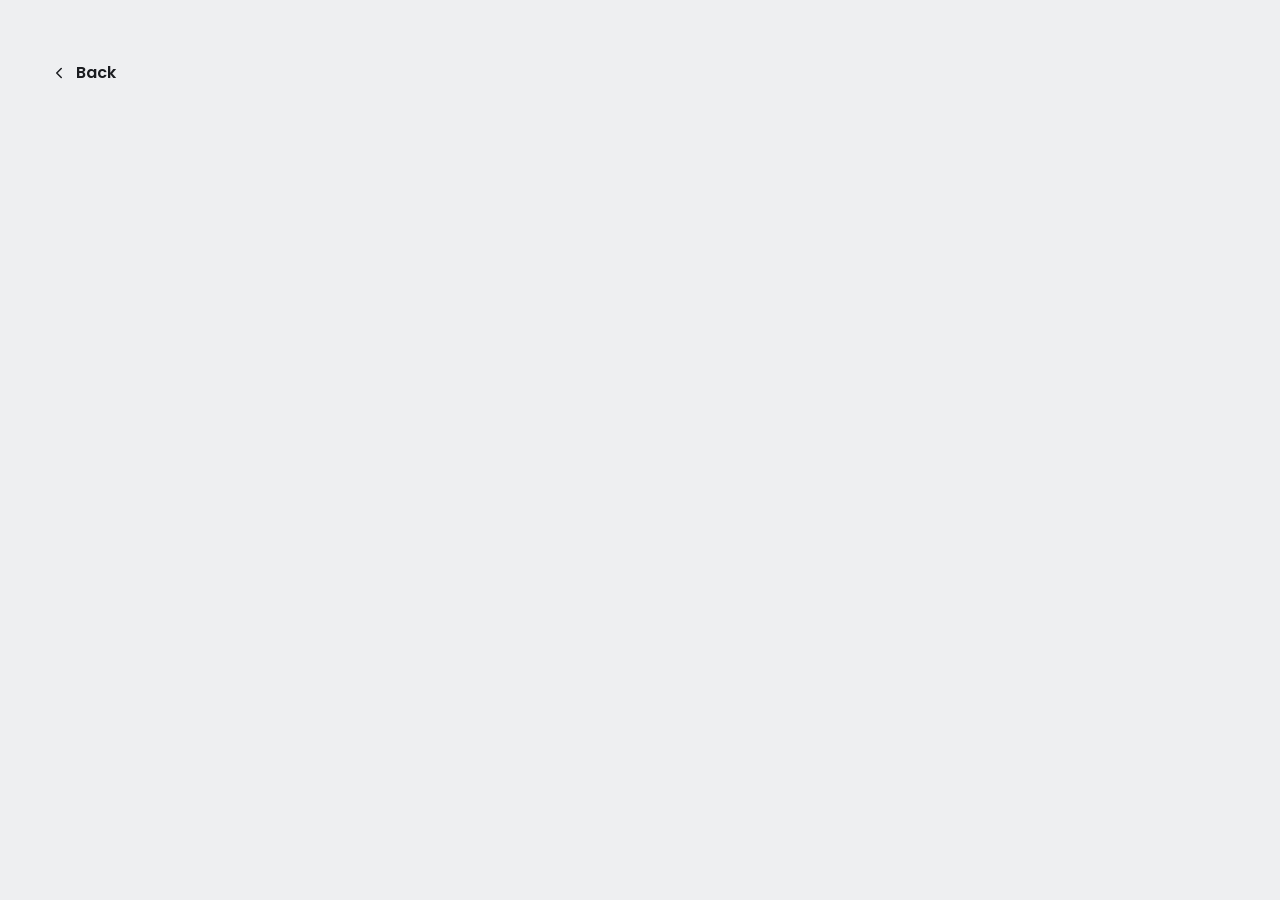
==== gallery.html @ a573ab82 "push changes" ====
<!DOCTYPE html>
<html lang="en">
<head>
  <meta charset="UTF-8">
  <meta http-equiv="X-UA-Compatible" content="IE=edge">
  <meta name="viewport" content="width=device-width, initial-scale=1.0">

  <link rel="preconnect" href="https://fonts.googleapis.com">
  <link rel="preconnect" href="https://fonts.gstatic.com" crossorigin>
  <link href="https://fonts.googleapis.com/css2?family=Poppins:wght@400;600&display=swap" rel="stylesheet">

  <link rel="stylesheet" href="assets/css/styles.css">
  <title>Gallery</title>
  <style>
    .gallery-page {
      padding: 60px 50px;
      min-height: 100vh;
    }

    .gallery-page .back {
      display: inline-flex;
      align-items: center;
      gap: 8px;
      color: var(--text-color);
      text-decoration: none;
      font-weight: 600;
      margin-bottom: 32px;
    }

    .gallery-page .back:hover {
      color: var(--link-color);
    }

    .gallery-page h1 {
      font-size: 28px;
      margin-bottom: 32px;
    }

    .gallery-grid {
      display: grid;
      grid-template-columns: repeat(auto-fill, minmax(400px, 1fr));
      gap: 16px;
    }

    .gallery-grid img {
      width: 100%;
      border-radius: 8px;
      border: 1.5px solid #d3d3d3;
      object-fit: cover;
      cursor: pointer;
      transition: border-color .15s, box-shadow .15s;
    }

    .gallery-grid img:hover {
      border-color: var(--link-color);
      box-shadow: 0 4px 12px rgba(74, 118, 238, 0.12);
    }

    .lightbox {
      display: none;
      position: fixed;
      inset: 0;
      background: rgba(0,0,0,0.85);
      z-index: 1000;
      align-items: center;
      justify-content: center;
    }

    .lightbox.open {
      display: flex;
    }

    .lightbox img {
      max-width: 90vw;
      max-height: 90vh;
      border-radius: 8px;
      object-fit: contain;
    }

    .lightbox-close {
      position: absolute;
      top: 20px;
      right: 28px;
      font-size: 32px;
      color: #fff;
      cursor: pointer;
      line-height: 1;
      background: none;
      border: none;
    }

    @media (max-width: 600px) {
      .gallery-page {
        padding: 40px 20px;
      }

      .gallery-grid {
        grid-template-columns: 1fr;
      }
    }
  </style>
</head>
<body>
  <div class="gallery-page">
    <a href="index.html#projects" class="back">
      <svg xmlns="http://www.w3.org/2000/svg" width="18" height="18" viewBox="0 0 24 24" fill="none" stroke="currentColor" stroke-width="2" stroke-linecap="round" stroke-linejoin="round"><polyline points="15 18 9 12 15 6"/></svg>
      Back
    </a>
    <h1 id="gallery-title"></h1>
    <div class="gallery-grid" id="gallery-grid"></div>
  </div>

  <div class="lightbox" id="lightbox">
    <button class="lightbox-close" id="lightbox-close">&times;</button>
    <img id="lightbox-img" src="" alt="">
  </div>

  <script>
    const projects = {
      'stock': {
        title: 'Stock Tracker App',
        images: [
          'images/projects/stock1.png',
          'images/projects/stock2.png',
          'images/projects/stock3.png',
          'images/projects/stock4.png',
          'images/projects/stock5.png',
        ]
      },
      '3d-rendering': {
        title: '3D Rendering Engine',
        images: [
          'images/projects/ppm1.png',
          'images/projects/ppm2.png',
          'images/projects/ppm3.png',
          'images/projects/ppm4.png',
          'images/projects/ppm5.png',
        ]
      },
      'neurocalm': {
        title: 'Neurocalm',
        images: [
          'images/projects/ncalm1.png',
          'images/projects/ncalm2.png',
          'images/projects/ncalm3.png',
          'images/projects/ncalm4.png',
        ]
      },
    };

    const params = new URLSearchParams(window.location.search);
    const key = params.get('project');
    const project = projects[key];

    if (project) {
      document.title = project.title + ' — Gallery';
      document.getElementById('gallery-title').textContent = project.title;
      const grid = document.getElementById('gallery-grid');
      project.images.forEach(src => {
        const img = document.createElement('img');
        img.src = src;
        img.addEventListener('click', () => openLightbox(src));
        grid.appendChild(img);
      });
    }

    const lightbox = document.getElementById('lightbox');
    const lightboxImg = document.getElementById('lightbox-img');

    function openLightbox(src) {
      lightboxImg.src = src;
      lightbox.classList.add('open');
    }

    document.getElementById('lightbox-close').addEventListener('click', () => lightbox.classList.remove('open'));
    lightbox.addEventListener('click', e => { if (e.target === lightbox) lightbox.classList.remove('open'); });
    document.addEventListener('keydown', e => { if (e.key === 'Escape') lightbox.classList.remove('open'); });
  </script>
</body>
</html>
---- assets/css/styles.css ----
:root {
  --text-color: #1a1c20;
  --link-color: #4a76ee;
  --background-color: #eeeff1;
}

* {
  margin: 0;
  padding: 0;
  box-sizing: border-box;
}

html {
  scroll-behavior: smooth;
}

body {
  font-family: 'Poppins', sans-serif;
  color: var(--text-color);
  background-color: var(--background-color);
  max-width: 1400px;
  margin: 0 auto;
}

a {
  color: var(--link-color);
  text-decoration: none;
}

/* NAVBAR */
nav {
  display: flex;
  justify-content: space-between;
  align-items: center;

  padding: 0 50px;
  height: 80px;
}

nav .left a {
  color: var(--text-color);
  font-size: 22px;
  font-weight: 600;
}

nav .right a {
  color: var(--text-color);
  margin: 0 10px;
}

nav .right a:last-child {
  color: var(--background-color);
  background-color: var(--text-color);
  padding: 5px 15px;
  border-radius: 5px;
}

nav .right a span {
  margin-left: 5px;
}

/* SECTION 1: Hero */
.hero-section {
  display: flex;
  justify-content: space-between;
  align-items: center;
  padding: 0 50px;
  margin: 50px 0;
  margin-bottom: 100px;
  gap: 40px;
}

.hero-section .text {
  flex: 5;
}

.hero-section .text h2 {
  font-size: 45px;
}

.hero-section .text .links {
  margin-top: 25px;
}

.hero-section .text .links a {
  display: inline-block;
  padding: 5px 10px;
  border: 2px solid var(--link-color);
  border-radius: 5px;
  margin-right: 10px;
  margin-bottom: 10px;
  transition: .1s;
}

.hero-section .text .links a:hover {
  color: var(--text-color);
  border: 2px solid var(--text-color);
}

.hero-section .headshot {
  flex: 2;
  display: flex;
  justify-content: right;
}

.hero-section .headshot img {
  width: 350px;
  border-radius: 50%;
}

/* SECTION 2: Skills */
.skills-section {
  padding: 0 50px;
  margin-bottom: 100px;
}

.skills-section h2 {
  text-align: center;
  font-size: 35px;
}

.skills-section .text {
  text-align: center;
  margin-bottom: 20px;
}

.skills-section .cells {
  display: flex;
  justify-content: center;
  flex-wrap: wrap;
}

.skills-section .cells .cell {
  display: flex;
  justify-content: center;
  align-items: center;
  gap: 10px;

  width: 200px;
  padding: 10px 20px;
  margin: 10px;
  border: 1.5px solid #d3d3d3;
  border-radius: 5px;
}

.skills-section .cells .cell img {
  width: 30px;
  height: 30px;
  object-fit: contain;
  border-radius: 2px;
}

.skills-section .cells .cell span {
  font-size: 18px;
}

/* SECTION 2b: Projects */
.projects-section {
  padding: 0 50px;
  margin-bottom: 100px;
}

.projects-section h2 {
  text-align: center;
  font-size: 35px;
  margin-bottom: 30px;
}

.projects-section .cards {
  display: flex;
  flex-wrap: wrap;
  justify-content: center;
  gap: 20px;
}

.projects-section .card {
  flex: 0 1 calc(33.333% - 14px);
  display: flex;
  flex-direction: column;
  padding: 25px;
  border: 1.5px solid #d3d3d3;
  border-radius: 8px;
  color: var(--text-color);
  transition: border-color .15s, box-shadow .15s;
}

.projects-section .card:hover {
  border-color: var(--link-color);
  box-shadow: 0 4px 12px rgba(74, 118, 238, 0.12);
}

.projects-section .card-link {
  display: flex;
  flex-direction: column;
  gap: 10px;
  flex: 1;
  color: var(--text-color);
}

.projects-section .card h3 {
  font-size: 17px;
}

.preview-trigger {
  position: relative;
  display: inline-flex;
  align-items: center;
  color: var(--text-color);
  margin-top: auto;
  width: fit-content;
}

.preview-trigger:hover {
  color: var(--link-color);
}

.preview-popup {
  display: none;
  position: absolute;
  bottom: calc(100% + 10px);
  left: 0;
  background: var(--background-color);
  border: 1.5px solid #d3d3d3;
  border-radius: 8px;
  padding: 8px;
  gap: 6px;
  flex-wrap: wrap;
  width: 320px;
  z-index: 100;
  box-shadow: 0 4px 16px rgba(0,0,0,0.15);
}

.preview-trigger:hover .preview-popup {
  display: flex;
}

.preview-popup img {
  width: calc(50% - 3px);
  border-radius: 4px;
  object-fit: cover;
  aspect-ratio: 4/3;
}

.preview-popup img:first-child {
  width: 100%;
  aspect-ratio: 16/9;
}

.projects-section .card p {
  font-size: 14px;
  color: #555;
  flex: 1;
}

.projects-section .card .lang {
  font-size: 13px;
  font-weight: 600;
  color: var(--link-color);
}

/* SECTION 4: Contact */
.contact-section {
  padding: 0 50px;
  margin-bottom: 100px;
}

.contact-section h2 {
  font-size: 35px;
}

.contact-section .group {
  display: flex;
  gap: 50px;
}

.contact-section .group .text {
  flex: 3;
  margin-top: 20px;
}

.contact-section .group form {
  flex: 3;
  display: flex;
  flex-direction: column;
}

.contact-section .group form input,
.contact-section .group form textarea {
  font-family: 'Poppins', sans-serif;
  border: 2px solid var(--link-color);
  background-color: transparent;
  padding: 10px;
  margin-bottom: 15px;
  outline: none;
  resize: none;
}

.contact-section .group form button {
  font-size: 16px;
  font-family: 'Poppins', sans-serif;
  color: #fff;
  background-color: var(--link-color);
  border: none;
  height: 50px;
  cursor: pointer;
  transition: .1s;
}

.contact-section .group form button:hover {
  filter: brightness(.9);
}

@media (max-width: 850px) {
  /* SECTION 1: Hero */
  .hero-section .text h2 {
    font-size: 35px;
  }
}

@media (max-width: 900px) {
  .projects-section .card {
    flex: 0 1 calc(50% - 10px);
  }
}

@media (max-width: 740px) {
  /* SECTION 1: Hero */
  .hero-section {
    flex-direction: column-reverse;
  }

  .hero-section .headshot img {
    width: 300px;
  }

  /* SECTION 3: Testimony */
  .testimony-section {
    text-align: center;
  }

  .testimony-section .group {
    flex-direction: column;
  }

  /* SECTION 4: Contact */
  .contact-section .group {
    flex-direction: column;
  }
}

@media (max-width: 600px) {
  /* NAVBAR */
  nav {
    padding: 0 20px;
  }

  nav .right a {
    font-size: 22px;
  }

  nav .right a:last-child {
    color: var(--text-color);
    background-color: transparent;
    padding: 0;
  }

  nav .right a span {
    display: none;
  }

  /* SECTION 1: Hero */
  .hero-section {
    padding: 0 20px;
  }

  .hero-section .text h2 {
    font-size: 30px;
  }

  /* SECTION 2: Skills */
  .skills-section {
    padding: 0 20px;
  }

  /* SECTION 2b: Projects */
  .projects-section {
    padding: 0 20px;
  }

  .projects-section .card {
    flex: 1 1 100%;
  }

  .skills-section .cells .cell span {
    font-size: 16px;
  }

  /* SECTION 3: Testimony */
  .testimony-section {
    padding: 0 20px;
  }

  /* SECTION 4: Contact */
  .contact-section {
    padding: 0 20px;
  }
}
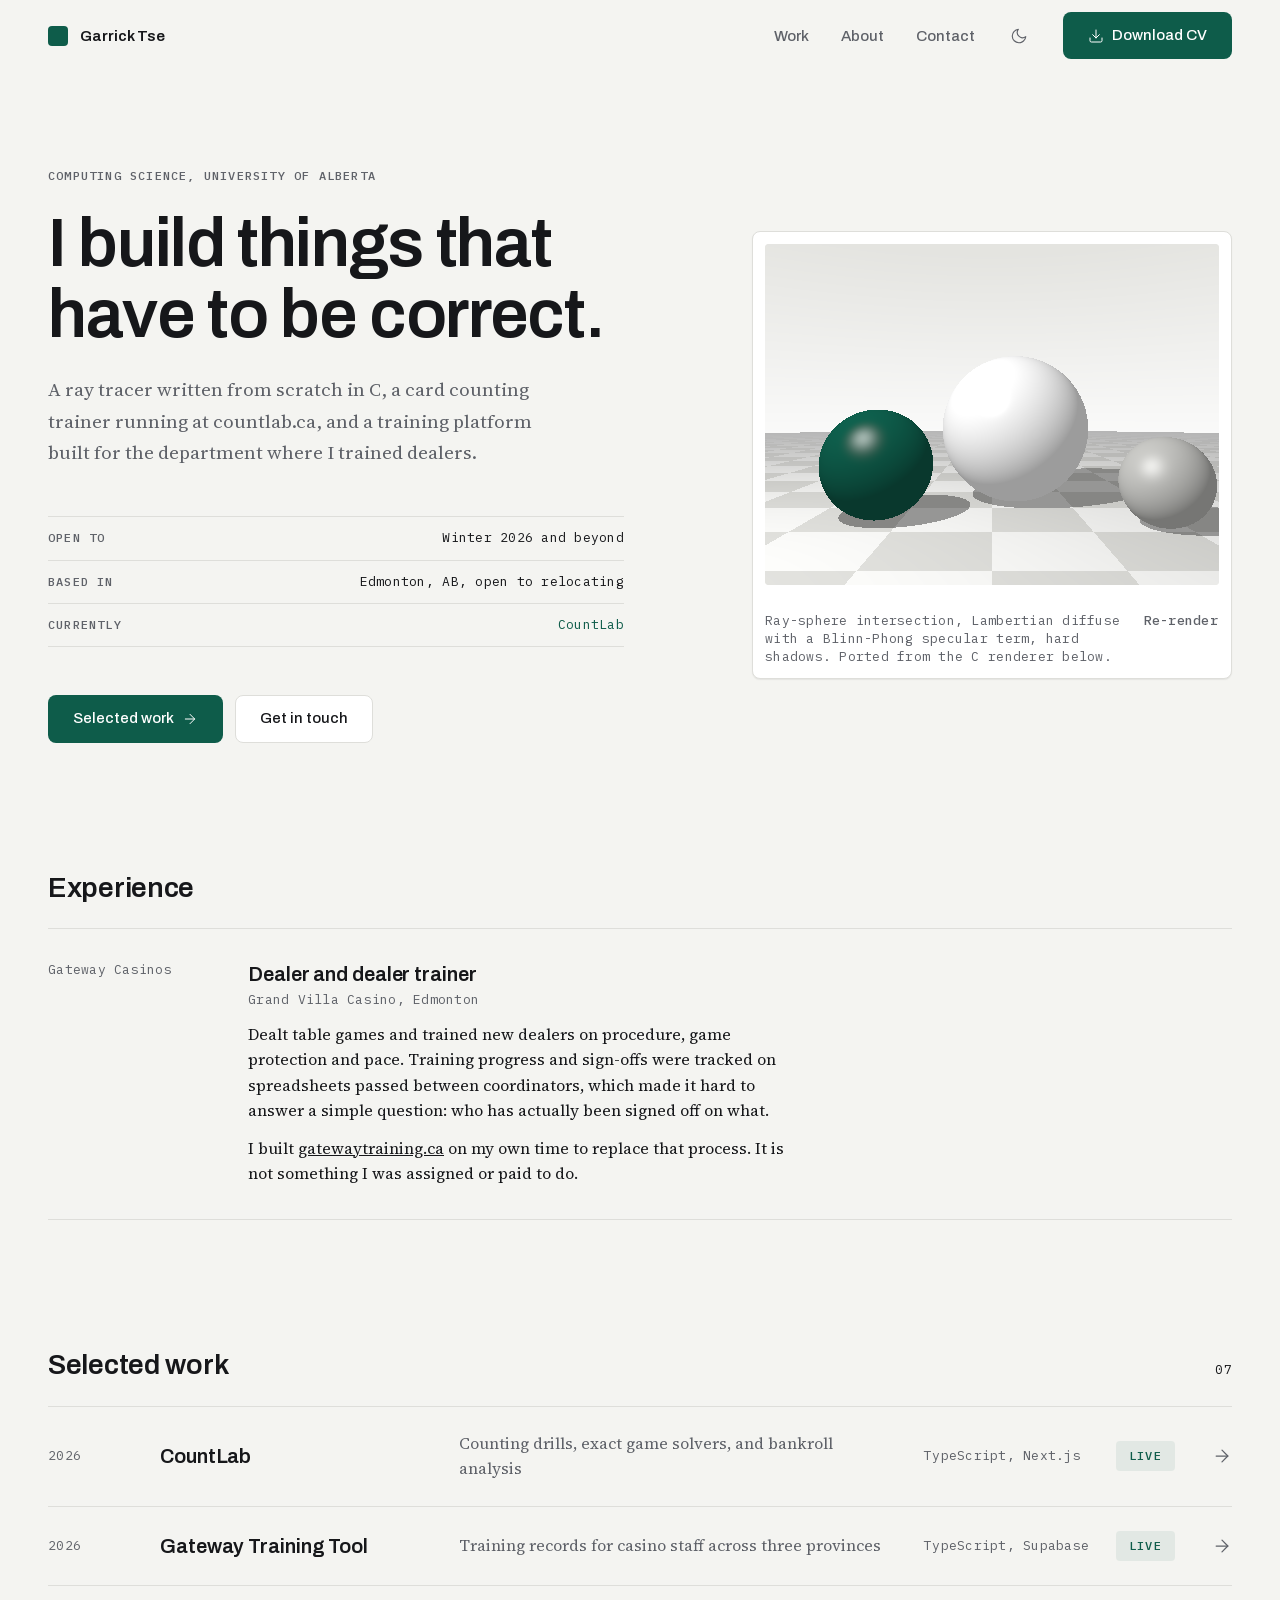
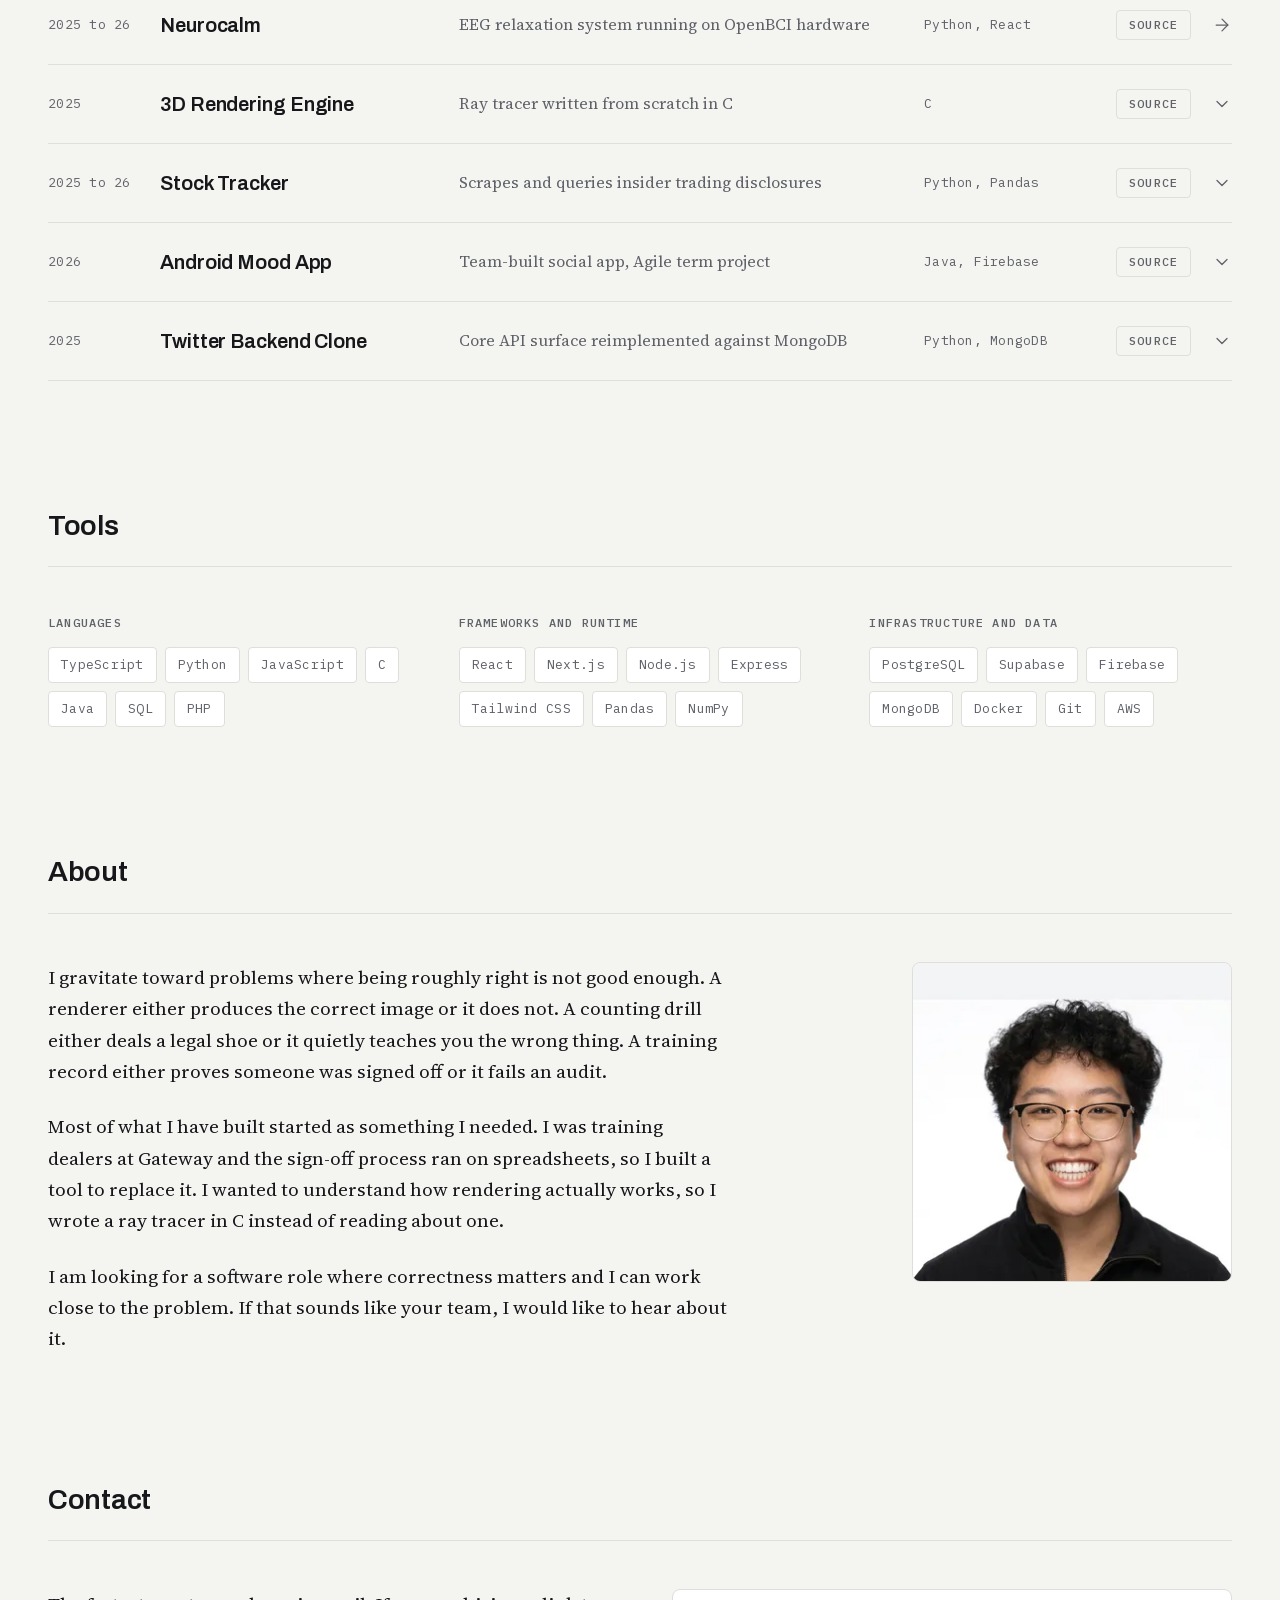
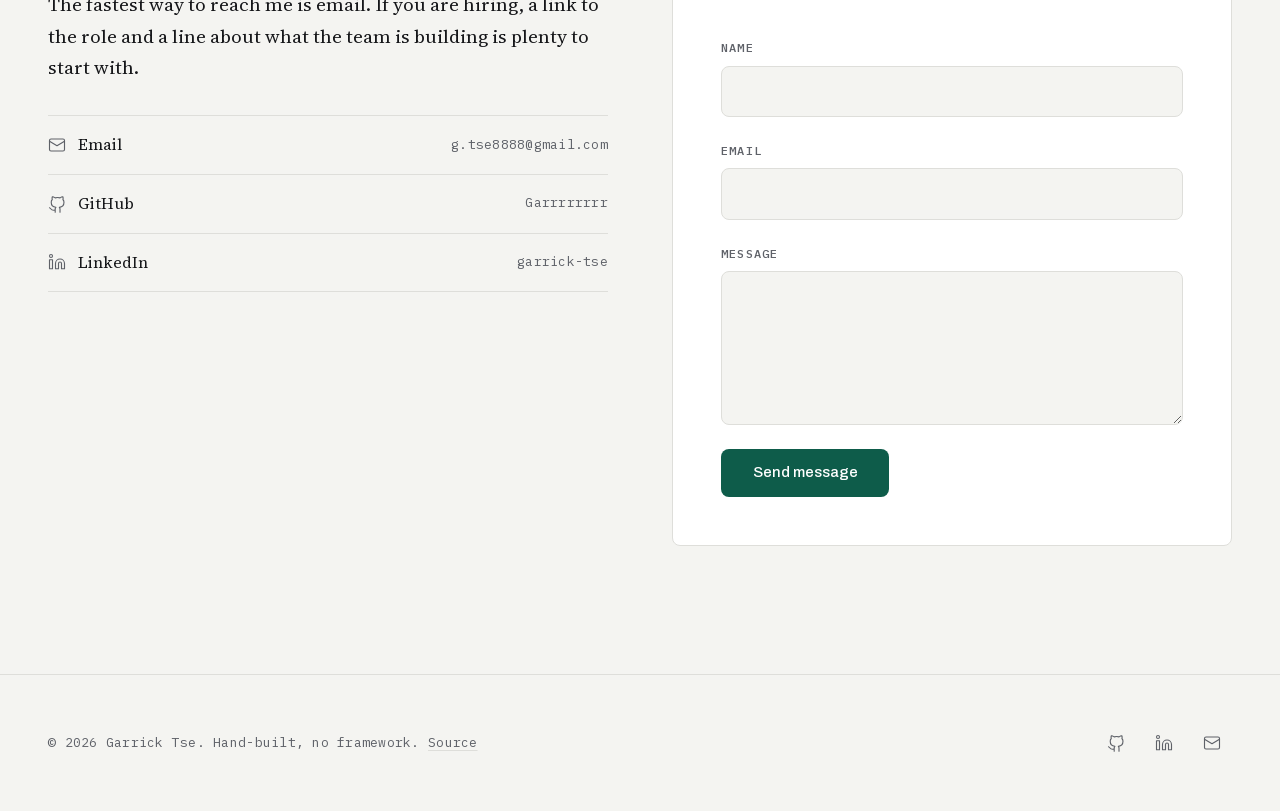
==== commit d7e02778: "Redesign the site around a design system and a live renderer Replaces the single-page site with a to" ====
--- a/gallery.html
+++ b/gallery.html
@@ -1,180 +1,47 @@
 <!DOCTYPE html>
 <html lang="en">
 <head>
-  <meta charset="UTF-8">
-  <meta http-equiv="X-UA-Compatible" content="IE=edge">
-  <meta name="viewport" content="width=device-width, initial-scale=1.0">
+<meta charset="UTF-8">
+<meta name="viewport" content="width=device-width, initial-scale=1">
+<title>Redirecting · Garrick Tse</title>
+<meta name="robots" content="noindex">
+<link rel="canonical" href="https://garricktse.com/#work">
+<meta name="color-scheme" content="light dark">
+<meta name="theme-color" content="#F4F4F1">
+<link rel="icon" href="/favicon.svg" type="image/svg+xml">
+<link rel="icon" href="/favicon.ico" sizes="32x32">
+<link rel="stylesheet" href="/assets/css/tokens.css">
+<link rel="stylesheet" href="/assets/css/styles.css">
 
-  <link rel="preconnect" href="https://fonts.googleapis.com">
-  <link rel="preconnect" href="https://fonts.gstatic.com" crossorigin>
-  <link href="https://fonts.googleapis.com/css2?family=Poppins:wght@400;600&display=swap" rel="stylesheet">
-
-  <link rel="stylesheet" href="assets/css/styles.css">
-  <title>Gallery</title>
-  <style>
-    .gallery-page {
-      padding: 60px 50px;
-      min-height: 100vh;
-    }
-
-    .gallery-page .back {
-      display: inline-flex;
-      align-items: center;
-      gap: 8px;
-      color: var(--text-color);
-      text-decoration: none;
-      font-weight: 600;
-      margin-bottom: 32px;
-    }
-
-    .gallery-page .back:hover {
-      color: var(--link-color);
-    }
-
-    .gallery-page h1 {
-      font-size: 28px;
-      margin-bottom: 32px;
-    }
-
-    .gallery-grid {
-      display: grid;
-      grid-template-columns: repeat(auto-fill, minmax(400px, 1fr));
-      gap: 16px;
-    }
-
-    .gallery-grid img {
-      width: 100%;
-      border-radius: 8px;
-      border: 1.5px solid #d3d3d3;
-      object-fit: cover;
-      cursor: pointer;
-      transition: border-color .15s, box-shadow .15s;
-    }
-
-    .gallery-grid img:hover {
-      border-color: var(--link-color);
-      box-shadow: 0 4px 12px rgba(74, 118, 238, 0.12);
-    }
-
-    .lightbox {
-      display: none;
-      position: fixed;
-      inset: 0;
-      background: rgba(0,0,0,0.85);
-      z-index: 1000;
-      align-items: center;
-      justify-content: center;
-    }
-
-    .lightbox.open {
-      display: flex;
-    }
-
-    .lightbox img {
-      max-width: 90vw;
-      max-height: 90vh;
-      border-radius: 8px;
-      object-fit: contain;
-    }
-
-    .lightbox-close {
-      position: absolute;
-      top: 20px;
-      right: 28px;
-      font-size: 32px;
-      color: #fff;
-      cursor: pointer;
-      line-height: 1;
-      background: none;
-      border: none;
-    }
-
-    @media (max-width: 600px) {
-      .gallery-page {
-        padding: 40px 20px;
-      }
-
-      .gallery-grid {
-        grid-template-columns: 1fr;
-      }
-    }
-  </style>
+<!-- The old gallery lived at gallery.html?project=<key>. Those URLs may still
+     be linked from elsewhere, so each key is mapped to where its content now
+     lives rather than being allowed to 404. Projects without a case study land
+     on the work index, where their row expands in place. -->
+<script>
+(function () {
+  var map = {
+    'neurocalm': '/work/neurocalm/',
+    'stock': '/#work',
+    '3d-rendering': '/#work',
+    'android-mood': '/#work'
+  };
+  var key = new URLSearchParams(location.search).get('project');
+  location.replace(map[key] || '/#work');
+})();
+</script>
 </head>
 <body>
-  <div class="gallery-page">
-    <a href="index.html#projects" class="back">
-      <svg xmlns="http://www.w3.org/2000/svg" width="18" height="18" viewBox="0 0 24 24" fill="none" stroke="currentColor" stroke-width="2" stroke-linecap="round" stroke-linejoin="round"><polyline points="15 18 9 12 15 6"/></svg>
-      Back
-    </a>
-    <h1 id="gallery-title"></h1>
-    <div class="gallery-grid" id="gallery-grid"></div>
+<main id="main" class="container notfound">
+  <p class="eyebrow">Moved</p>
+  <h1 class="t-h1">This gallery has moved.</h1>
+  <p class="t-lead" style="max-width:52ch;margin-top:var(--s-5)">
+    Project screenshots now live on the work index and the individual case
+    study pages.
+  </p>
+  <div class="notfound__actions">
+    <a class="btn btn--primary" href="/#work">Selected work</a>
+    <a class="btn btn--secondary" href="/">Home</a>
   </div>
-
-  <div class="lightbox" id="lightbox">
-    <button class="lightbox-close" id="lightbox-close">&times;</button>
-    <img id="lightbox-img" src="" alt="">
-  </div>
-
-  <script>
-    const projects = {
-      'stock': {
-        title: 'Stock Tracker App',
-        images: [
-          'images/projects/stock1.png',
-          'images/projects/stock2.png',
-          'images/projects/stock3.png',
-          'images/projects/stock4.png',
-          'images/projects/stock5.png',
-        ]
-      },
-      '3d-rendering': {
-        title: '3D Rendering Engine',
-        images: [
-          'images/projects/ppm1.png',
-          'images/projects/ppm2.png',
-          'images/projects/ppm3.png',
-          'images/projects/ppm4.png',
-          'images/projects/ppm5.png',
-        ]
-      },
-      'neurocalm': {
-        title: 'Neurocalm',
-        images: [
-          'images/projects/ncalm1.png',
-          'images/projects/ncalm2.png',
-          'images/projects/ncalm3.png',
-          'images/projects/ncalm4.png',
-        ]
-      },
-    };
-
-    const params = new URLSearchParams(window.location.search);
-    const key = params.get('project');
-    const project = projects[key];
-
-    if (project) {
-      document.title = project.title + ' — Gallery';
-      document.getElementById('gallery-title').textContent = project.title;
-      const grid = document.getElementById('gallery-grid');
-      project.images.forEach(src => {
-        const img = document.createElement('img');
-        img.src = src;
-        img.addEventListener('click', () => openLightbox(src));
-        grid.appendChild(img);
-      });
-    }
-
-    const lightbox = document.getElementById('lightbox');
-    const lightboxImg = document.getElementById('lightbox-img');
-
-    function openLightbox(src) {
-      lightboxImg.src = src;
-      lightbox.classList.add('open');
-    }
-
-    document.getElementById('lightbox-close').addEventListener('click', () => lightbox.classList.remove('open'));
-    lightbox.addEventListener('click', e => { if (e.target === lightbox) lightbox.classList.remove('open'); });
-    document.addEventListener('keydown', e => { if (e.key === 'Escape') lightbox.classList.remove('open'); });
-  </script>
+</main>
 </body>
 </html>
--- a/assets/css/tokens.css
+++ b/assets/css/tokens.css
@@ -0,0 +1,238 @@
+/* ============================================================================
+   DESIGN TOKENS
+   garricktse.com
+
+   This file is the design system. Every value used anywhere else in the site
+   comes from here. If a component stylesheet contains a raw colour, spacing,
+   radius, duration or font size, that is a bug.
+
+   Contents
+     1. Typefaces
+     2. Colour, light
+     3. Colour, dark
+     4. Spacing scale, 4pt
+     5. Type ramp
+     6. Radius
+     7. Elevation
+     8. Motion
+     9. Layout
+   ========================================================================= */
+
+
+/* 1. TYPEFACES ------------------------------------------------------------ */
+
+/* Archivo. Variable, 400 to 700. Headings and UI. */
+@font-face {
+  font-family: 'Archivo';
+  src: url('../fonts/archivo.woff2') format('woff2');
+  font-weight: 400 700;
+  font-style: normal;
+  font-display: swap;
+}
+
+/* Source Serif 4. Variable, 400 to 600, optical size 8 to 60. Reading text. */
+@font-face {
+  font-family: 'Source Serif 4';
+  src: url('../fonts/sourceserif.woff2') format('woff2');
+  font-weight: 400 600;
+  font-style: normal;
+  font-display: swap;
+}
+
+/* IBM Plex Mono. Data and labels only, never prose. */
+@font-face {
+  font-family: 'IBM Plex Mono';
+  src: url('../fonts/plexmono-400.woff2') format('woff2');
+  font-weight: 400;
+  font-style: normal;
+  font-display: swap;
+}
+@font-face {
+  font-family: 'IBM Plex Mono';
+  src: url('../fonts/plexmono-500.woff2') format('woff2');
+  font-weight: 500;
+  font-style: normal;
+  font-display: swap;
+}
+
+
+:root {
+  color-scheme: light dark;
+
+  /* 2. COLOUR, LIGHT ------------------------------------------------------ */
+
+  --paper:          #F4F4F1;   /* page ground                                */
+  --surface:        #FFFFFF;   /* cards, inputs, raised panels               */
+  --surface-sunken: #EAEAE6;   /* expanded rows, code, skeletons             */
+  --ink:            #16171A;   /* headings and primary text                  */
+  --ink-muted:      #5E6168;   /* metadata, captions, secondary text         */
+  --rule:           #DEDEDA;   /* hairlines and borders                      */
+
+  /* One accent. Deep pine. Carries hierarchy and state, never decoration. */
+  --accent:          #0E5C4A;
+  --accent-hover:    #0A4437;
+  --accent-wash:     rgba(14, 92, 74, 0.08);
+  --accent-contrast: #FFFFFF;  /* text sitting on --accent                   */
+
+  --selection: rgba(14, 92, 74, 0.16);
+
+  /* The headshot is shot on white. On the dark theme it is dimmed slightly
+     so it does not glare; on light it is left alone. */
+  --photo-filter: none;
+
+
+  /* 4. SPACING SCALE, 4pt ------------------------------------------------- */
+  /* No margin, padding or gap anywhere may use a value outside this scale. */
+
+  --s-1:  4px;
+  --s-2:  8px;
+  --s-3:  12px;
+  --s-4:  16px;
+  --s-5:  24px;
+  --s-6:  32px;
+  --s-7:  48px;
+  --s-8:  64px;
+  --s-9:  96px;
+  --s-10: 128px;
+
+
+  /* 5. TYPE RAMP ---------------------------------------------------------- */
+
+  --font-display: 'Archivo', 'Helvetica Neue', Arial, sans-serif;
+  --font-body:    'Source Serif 4', Georgia, 'Times New Roman', serif;
+  --font-mono:    'IBM Plex Mono', ui-monospace, SFMono-Regular, Menlo, monospace;
+
+  /* The display step is the only fluid value in the system. Every other step
+     is fixed so vertical rhythm cannot drift between breakpoints. */
+  --t-display:  clamp(40px, 6vw, 68px);
+  --t-h1:       40px;
+  --t-h2:       28px;
+  --t-h3:       20px;
+  --t-body-lg:  19px;
+  --t-body:     16px;
+  --t-ui:       15px;
+  --t-meta:     13px;
+  --t-eyebrow:  12px;
+
+  --lh-display: 1.05;
+  --lh-h1:      1.15;
+  --lh-h2:      1.20;
+  --lh-h3:      1.30;
+  --lh-body:    1.60;
+  --lh-body-lg: 1.65;
+  --lh-ui:      1.45;
+  --lh-meta:    1.40;
+  --lh-eyebrow: 1.30;
+
+  --tr-display: -0.02em;
+  --tr-h1:      -0.015em;
+  --tr-h2:      -0.01em;
+  --tr-h3:      -0.005em;
+  --tr-meta:    0.02em;
+  --tr-eyebrow: 0.10em;
+
+
+  /* 6. RADIUS ------------------------------------------------------------- */
+  /* Two values, no exceptions. Everything that has a corner uses one of them. */
+
+  --r:    8px;   /* cards, buttons, inputs, images, canvas frame */
+  --r-sm: 4px;   /* chips, focus rings, progress bar             */
+
+
+  /* 7. ELEVATION ---------------------------------------------------------- */
+  /* Two steps. Neutral black at low alpha, never tinted. Hairlines do most
+     of the separation work; shadow is reserved for genuinely lifted surfaces. */
+
+  --shadow-1: 0 1px 2px rgba(16, 17, 20, 0.04),
+              0 1px 1px rgba(16, 17, 20, 0.03);
+  --shadow-2: 0 8px 24px rgba(16, 17, 20, 0.08),
+              0 2px 6px rgba(16, 17, 20, 0.04);
+
+
+  /* 8. MOTION ------------------------------------------------------------- */
+
+  --dur-1: 120ms;   /* hover, focus, colour                     */
+  --dur-2: 220ms;   /* disclosure, reveal, nav state            */
+  --ease-out:    cubic-bezier(0.2, 0, 0, 1);
+  --ease-in-out: cubic-bezier(0.4, 0, 0.2, 1);
+
+
+  /* 9. LAYOUT ------------------------------------------------------------- */
+
+  --container: 1200px;
+  --gutter:    var(--s-5);   /* 24px, raised at wider breakpoints below */
+  --measure:       68ch;     /* maximum line length for reading text    */
+  --measure-wide:  76ch;     /* label/value strips, which run wider     */
+  --section-y: var(--s-9);   /* 96px, raised to 128px at 768px          */
+  --header-h:  64px;
+}
+
+
+/* 3. COLOUR, DARK ---------------------------------------------------------
+   Three states: no attribute follows the system, an explicit attribute wins
+   in both directions. Only the colour tokens are redefined; nothing else in
+   the system changes between themes. */
+
+@media (prefers-color-scheme: dark) {
+  :root:not([data-theme="light"]) {
+    --paper:          #101113;
+    --surface:        #17181B;
+    --surface-sunken: #1D1E22;
+    --ink:            #EDEEEF;
+    --ink-muted:      #9A9EA6;
+    --rule:           #2A2C31;
+
+    --accent:          #4FBFA0;
+    --accent-hover:    #6ED0B4;
+    --accent-wash:     rgba(79, 191, 160, 0.10);
+    --accent-contrast: #08201A;
+
+    --selection: rgba(79, 191, 160, 0.22);
+    --photo-filter: brightness(0.92) contrast(1.02);
+
+    --shadow-1: 0 1px 2px rgba(0, 0, 0, 0.32),
+                0 1px 1px rgba(0, 0, 0, 0.24);
+    --shadow-2: 0 8px 24px rgba(0, 0, 0, 0.44),
+                0 2px 6px rgba(0, 0, 0, 0.30);
+  }
+}
+
+:root[data-theme="dark"] {
+  --paper:          #101113;
+  --surface:        #17181B;
+  --surface-sunken: #1D1E22;
+  --ink:            #EDEEEF;
+  --ink-muted:      #9A9EA6;
+  --rule:           #2A2C31;
+
+  --accent:          #4FBFA0;
+  --accent-hover:    #6ED0B4;
+  --accent-wash:     rgba(79, 191, 160, 0.10);
+  --accent-contrast: #08201A;
+
+  --selection: rgba(79, 191, 160, 0.22);
+  --photo-filter: brightness(0.92) contrast(1.02);
+
+  --shadow-1: 0 1px 2px rgba(0, 0, 0, 0.32),
+              0 1px 1px rgba(0, 0, 0, 0.24);
+  --shadow-2: 0 8px 24px rgba(0, 0, 0, 0.44),
+              0 2px 6px rgba(0, 0, 0, 0.30);
+}
+
+
+/* Breakpoint-scoped layout tokens. Both endpoints sit on the 4pt scale, so
+   clamp() is deliberately not used for section rhythm or gutters. */
+
+@media (min-width: 768px) {
+  :root {
+    --gutter:    var(--s-6);   /* 32px */
+    --section-y: var(--s-10);  /* 128px */
+    --header-h:  72px;
+  }
+}
+
+@media (min-width: 1280px) {
+  :root {
+    --gutter: var(--s-7);      /* 48px */
+  }
+}
--- a/assets/css/styles.css
+++ b/assets/css/styles.css
@@ -1,407 +1,1169 @@
-:root {
-  --text-color: #1a1c20;
-  --link-color: #4a76ee;
-  --background-color: #eeeff1;
-}
-
-* {
-  margin: 0;
-  padding: 0;
-  box-sizing: border-box;
-}
+/* ============================================================================
+   garricktse.com
+
+   Consumes assets/css/tokens.css. Every colour, space, size, radius, shadow
+   and duration below is a token reference. Raw values appear only where CSS
+   has no alternative (hairline widths, 0, 100%, 50%).
+
+   Contents
+      1. Reset and base
+      2. Typography primitives
+      3. Layout primitives
+      4. Buttons and chips
+      5. Header and navigation
+      6. Hero and renderer
+      7. Experience
+      8. Work index
+      9. Tools
+     10. About
+     11. Contact and form
+     12. Footer
+     13. Case study pages
+     14. Writing
+     15. Lightbox
+     16. 404
+     17. Motion and reveal
+     18. Print
+   ========================================================================= */
+
+
+/* 1. RESET AND BASE ------------------------------------------------------- */
+
+*, *::before, *::after { box-sizing: border-box; }
+
+* { margin: 0; }
 
 html {
+  -webkit-text-size-adjust: 100%;
   scroll-behavior: smooth;
+  scroll-padding-top: calc(var(--header-h) + var(--s-5));
 }
 
 body {
-  font-family: 'Poppins', sans-serif;
-  color: var(--text-color);
-  background-color: var(--background-color);
-  max-width: 1400px;
-  margin: 0 auto;
-}
-
-a {
-  color: var(--link-color);
+  background-color: var(--paper);
+  color: var(--ink);
+  font-family: var(--font-body);
+  font-size: var(--t-body);
+  line-height: var(--lh-body);
+  -webkit-font-smoothing: antialiased;
+  -moz-osx-font-smoothing: grayscale;
+  text-rendering: optimizeLegibility;
+  min-height: 100vh;
+}
+
+img, svg, canvas, video { display: block; max-width: 100%; }
+img { height: auto; }
+
+input, button, textarea, select { font: inherit; color: inherit; }
+
+button { background: none; border: none; padding: 0; cursor: pointer; }
+
+ul, ol { list-style: none; padding: 0; }
+
+a { color: inherit; }
+
+::selection { background: var(--selection); }
+
+:focus-visible {
+  outline: 2px solid var(--accent);
+  outline-offset: 2px;
+}
+:focus:not(:focus-visible) { outline: none; }
+
+.skip-link {
+  position: absolute;
+  left: var(--s-4);
+  top: var(--s-4);
+  z-index: 100;
+  transform: translateY(calc(-100% - var(--s-8)));
+  background: var(--accent);
+  color: var(--accent-contrast);
+  font-family: var(--font-display);
+  font-size: var(--t-ui);
+  padding: var(--s-3) var(--s-5);
+  border-radius: var(--r);
   text-decoration: none;
-}
-
-/* NAVBAR */
-nav {
-  display: flex;
+  transition: transform var(--dur-1) var(--ease-out);
+}
+.skip-link:focus { transform: translateY(0); }
+
+.visually-hidden {
+  position: absolute;
+  width: 1px; height: 1px;
+  padding: 0; margin: -1px;
+  overflow: hidden;
+  clip-path: inset(50%);
+  white-space: nowrap;
+}
+
+
+/* 2. TYPOGRAPHY PRIMITIVES ------------------------------------------------ */
+
+h1, h2, h3, h4 {
+  font-family: var(--font-display);
+  font-weight: 600;
+  color: var(--ink);
+}
+
+.t-display {
+  font-family: var(--font-display);
+  font-size: var(--t-display);
+  line-height: var(--lh-display);
+  letter-spacing: var(--tr-display);
+  font-weight: 600;
+  text-wrap: balance;
+}
+
+.t-h1 {
+  font-size: var(--t-h1);
+  line-height: var(--lh-h1);
+  letter-spacing: var(--tr-h1);
+  text-wrap: balance;
+}
+
+.t-h2 {
+  font-size: var(--t-h2);
+  line-height: var(--lh-h2);
+  letter-spacing: var(--tr-h2);
+}
+
+.t-h3 {
+  font-size: var(--t-h3);
+  line-height: var(--lh-h3);
+  letter-spacing: var(--tr-h3);
+}
+
+.t-lead {
+  font-size: var(--t-body-lg);
+  line-height: var(--lh-body-lg);
+  color: var(--ink-muted);
+}
+
+.eyebrow {
+  font-family: var(--font-mono);
+  font-size: var(--t-eyebrow);
+  font-weight: 500;
+  line-height: var(--lh-eyebrow);
+  letter-spacing: var(--tr-eyebrow);
+  text-transform: uppercase;
+  color: var(--ink-muted);
+}
+
+.mono {
+  font-family: var(--font-mono);
+  font-size: var(--t-meta);
+  line-height: var(--lh-meta);
+  letter-spacing: var(--tr-meta);
+  font-weight: 400;
+}
+
+/* Reading text. The only place prose gets its measure and paragraph rhythm. */
+.prose {
+  font-size: var(--t-body-lg);
+  line-height: var(--lh-body-lg);
+  max-width: var(--measure);
+}
+.prose > * + * { margin-top: var(--s-5); }
+.prose strong { font-weight: 600; color: var(--ink); }
+.prose a {
+  color: var(--ink);
+  text-decoration: underline;
+  text-decoration-color: var(--accent);
+  text-underline-offset: 3px;
+  text-decoration-thickness: 1px;
+  transition: color var(--dur-1) var(--ease-out);
+}
+.prose a:hover { color: var(--accent); }
+
+
+/* 3. LAYOUT PRIMITIVES ---------------------------------------------------- */
+
+.container {
+  width: 100%;
+  max-width: calc(var(--container) + var(--gutter) * 2);
+  margin-inline: auto;
+  padding-inline: var(--gutter);
+}
+
+/* All vertical rhythm between sections originates here and nowhere else.
+   Sections never set their own outer margins. */
+.section { padding-block-start: var(--section-y); }
+main { padding-block-end: var(--section-y); }
+
+.section-head {
+  display: flex;
+  align-items: baseline;
   justify-content: space-between;
-  align-items: center;
-
-  padding: 0 50px;
-  height: 80px;
-}
-
-nav .left a {
-  color: var(--text-color);
-  font-size: 22px;
-  font-weight: 600;
-}
-
-nav .right a {
-  color: var(--text-color);
-  margin: 0 10px;
-}
-
-nav .right a:last-child {
-  color: var(--background-color);
-  background-color: var(--text-color);
-  padding: 5px 15px;
-  border-radius: 5px;
-}
-
-nav .right a span {
-  margin-left: 5px;
-}
-
-/* SECTION 1: Hero */
-.hero-section {
-  display: flex;
-  justify-content: space-between;
-  align-items: center;
-  padding: 0 50px;
-  margin: 50px 0;
-  margin-bottom: 100px;
-  gap: 40px;
-}
-
-.hero-section .text {
-  flex: 5;
-}
-
-.hero-section .text h2 {
-  font-size: 45px;
-}
-
-.hero-section .text .links {
-  margin-top: 25px;
-}
-
-.hero-section .text .links a {
-  display: inline-block;
-  padding: 5px 10px;
-  border: 2px solid var(--link-color);
-  border-radius: 5px;
-  margin-right: 10px;
-  margin-bottom: 10px;
-  transition: .1s;
-}
-
-.hero-section .text .links a:hover {
-  color: var(--text-color);
-  border: 2px solid var(--text-color);
-}
-
-.hero-section .headshot {
-  flex: 2;
-  display: flex;
-  justify-content: right;
-}
-
-.hero-section .headshot img {
-  width: 350px;
-  border-radius: 50%;
-}
-
-/* SECTION 2: Skills */
-.skills-section {
-  padding: 0 50px;
-  margin-bottom: 100px;
-}
-
-.skills-section h2 {
-  text-align: center;
-  font-size: 35px;
-}
-
-.skills-section .text {
-  text-align: center;
-  margin-bottom: 20px;
-}
-
-.skills-section .cells {
-  display: flex;
-  justify-content: center;
-  flex-wrap: wrap;
-}
-
-.skills-section .cells .cell {
-  display: flex;
-  justify-content: center;
-  align-items: center;
-  gap: 10px;
-
-  width: 200px;
-  padding: 10px 20px;
-  margin: 10px;
-  border: 1.5px solid #d3d3d3;
-  border-radius: 5px;
-}
-
-.skills-section .cells .cell img {
-  width: 30px;
-  height: 30px;
-  object-fit: contain;
-  border-radius: 2px;
-}
-
-.skills-section .cells .cell span {
-  font-size: 18px;
-}
-
-/* SECTION 2b: Projects */
-.projects-section {
-  padding: 0 50px;
-  margin-bottom: 100px;
-}
-
-.projects-section h2 {
-  text-align: center;
-  font-size: 35px;
-  margin-bottom: 30px;
-}
-
-.projects-section .cards {
-  display: flex;
-  flex-wrap: wrap;
-  justify-content: center;
-  gap: 20px;
-}
-
-.projects-section .card {
-  flex: 0 1 calc(33.333% - 14px);
-  display: flex;
-  flex-direction: column;
-  padding: 25px;
-  border: 1.5px solid #d3d3d3;
-  border-radius: 8px;
-  color: var(--text-color);
-  transition: border-color .15s, box-shadow .15s;
-}
-
-.projects-section .card:hover {
-  border-color: var(--link-color);
-  box-shadow: 0 4px 12px rgba(74, 118, 238, 0.12);
-}
-
-.projects-section .card-link {
-  display: flex;
-  flex-direction: column;
-  gap: 10px;
-  flex: 1;
-  color: var(--text-color);
-}
-
-.projects-section .card h3 {
-  font-size: 17px;
-}
-
-.preview-trigger {
-  position: relative;
+  gap: var(--s-4);
+  padding-bottom: var(--s-5);
+  border-bottom: 1px solid var(--rule);
+  margin-bottom: var(--s-7);
+}
+
+/* Used where the section's content is a ruled list. The heading rule doubles
+   as the list's top rule, so the list must not draw a second one 48px below. */
+.section-head--flush { margin-bottom: 0; }
+
+.section-note {
+  max-width: var(--measure);
+  margin-top: calc(var(--s-7) * -1 + var(--s-5));
+  margin-bottom: var(--s-7);
+  color: var(--ink-muted);
+}
+
+.divider { border: 0; border-top: 1px solid var(--rule); }
+
+
+/* 4. BUTTONS AND CHIPS ---------------------------------------------------- */
+
+.btn {
   display: inline-flex;
   align-items: center;
-  color: var(--text-color);
-  margin-top: auto;
-  width: fit-content;
-}
-
-.preview-trigger:hover {
-  color: var(--link-color);
-}
-
-.preview-popup {
+  justify-content: center;
+  gap: var(--s-2);
+  font-family: var(--font-display);
+  font-size: var(--t-ui);
+  font-weight: 500;
+  line-height: var(--lh-ui);
+  padding: var(--s-3) var(--s-5);
+  border: 1px solid transparent;
+  border-radius: var(--r);
+  text-decoration: none;
+  white-space: nowrap;
+  transition: background-color var(--dur-1) var(--ease-out),
+              border-color var(--dur-1) var(--ease-out),
+              color var(--dur-1) var(--ease-out);
+}
+
+.btn--primary { background: var(--accent); color: var(--accent-contrast); }
+.btn--primary:hover { background: var(--accent-hover); }
+
+.btn--secondary {
+  background: var(--surface);
+  color: var(--ink);
+  border-color: var(--rule);
+}
+.btn--secondary:hover { border-color: var(--ink-muted); }
+
+.btn--quiet {
+  padding: 0;
+  color: var(--ink-muted);
+  font-family: var(--font-mono);
+  font-size: var(--t-meta);
+  letter-spacing: var(--tr-meta);
+}
+.btn--quiet:hover { color: var(--accent); }
+
+.btn[disabled], .btn[aria-busy="true"] { cursor: default; opacity: 0.72; }
+
+.btn__icon { width: 16px; height: 16px; flex: none; }
+
+.chip {
+  display: inline-flex;
+  align-items: center;
+  font-family: var(--font-mono);
+  font-size: var(--t-eyebrow);
+  font-weight: 500;
+  line-height: 1;
+  letter-spacing: var(--tr-eyebrow);
+  text-transform: uppercase;
+  padding: var(--s-2) var(--s-3);
+  border-radius: var(--r-sm);
+  border: 1px solid var(--rule);
+  color: var(--ink-muted);
+  white-space: nowrap;
+}
+.chip--live {
+  color: var(--accent);
+  border-color: transparent;
+  background: var(--accent-wash);
+}
+
+/* Static tech labels. Same radius and type as .chip, no interactive styling. */
+.tag {
+  font-family: var(--font-mono);
+  font-size: var(--t-meta);
+  line-height: var(--lh-meta);
+  letter-spacing: var(--tr-meta);
+  color: var(--ink-muted);
+  padding: var(--s-2) var(--s-3);
+  border: 1px solid var(--rule);
+  border-radius: var(--r-sm);
+  background: var(--surface);
+}
+
+.tag-list {
+  display: flex;
+  flex-wrap: wrap;
+  gap: var(--s-2);
+}
+
+/* Text link that leads somewhere external. */
+.link {
+  display: inline-flex;
+  align-items: center;
+  gap: var(--s-2);
+  color: var(--ink);
+  text-decoration: none;
+  transition: color var(--dur-1) var(--ease-out);
+}
+.link:hover { color: var(--accent); }
+.link__icon {
+  width: 14px; height: 14px; flex: none;
+  transition: transform var(--dur-1) var(--ease-out);
+}
+.link:hover .link__icon { transform: translate(2px, -2px); }
+
+
+/* 5. HEADER AND NAVIGATION ------------------------------------------------ */
+
+.header {
+  position: sticky;
+  top: 0;
+  z-index: 50;
+  height: var(--header-h);
+  display: flex;
+  align-items: center;
+  border-bottom: 1px solid transparent;
+  transition: background-color var(--dur-2) var(--ease-out),
+              border-color var(--dur-2) var(--ease-out);
+}
+.header.is-scrolled {
+  background: var(--paper);
+  border-bottom-color: var(--rule);
+}
+
+.header__inner {
+  display: flex;
+  align-items: center;
+  justify-content: space-between;
+  gap: var(--s-5);
+  width: 100%;
+}
+
+.wordmark {
+  display: inline-flex;
+  align-items: center;
+  gap: var(--s-3);
+  font-family: var(--font-display);
+  font-size: var(--t-ui);
+  font-weight: 600;
+  letter-spacing: var(--tr-h3);
+  text-decoration: none;
+  color: var(--ink);
+}
+.wordmark__mark {
+  width: 20px; height: 20px;
+  flex: none;
+  border-radius: var(--r-sm);
+  background: var(--accent);
+}
+
+.nav { display: flex; align-items: center; gap: var(--s-5); }
+
+.nav__links { display: flex; align-items: center; gap: var(--s-5); }
+
+.nav__link {
+  font-family: var(--font-display);
+  font-size: var(--t-ui);
+  font-weight: 500;
+  color: var(--ink-muted);
+  text-decoration: none;
+  transition: color var(--dur-1) var(--ease-out);
+}
+.nav__link:hover, .nav__link[aria-current="true"] { color: var(--ink); }
+
+.icon-btn {
+  display: inline-flex;
+  align-items: center;
+  justify-content: center;
+  width: 40px; height: 40px;
+  flex: none;
+  border: 1px solid transparent;
+  border-radius: var(--r);
+  color: var(--ink-muted);
+  transition: color var(--dur-1) var(--ease-out),
+              border-color var(--dur-1) var(--ease-out);
+}
+.icon-btn:hover { color: var(--ink); border-color: var(--rule); }
+.icon-btn svg { width: 18px; height: 18px; }
+
+/* Theme toggle swaps which glyph is painted. Both are always in the DOM so
+   there is no icon-class juggling and no layout shift on switch. */
+.theme-toggle__sun { display: none; }
+:root[data-theme="dark"] .theme-toggle__sun { display: block; }
+:root[data-theme="dark"] .theme-toggle__moon { display: none; }
+@media (prefers-color-scheme: dark) {
+  :root:not([data-theme="light"]) .theme-toggle__sun { display: block; }
+  :root:not([data-theme="light"]) .theme-toggle__moon { display: none; }
+  :root[data-theme="light"] .theme-toggle__sun { display: none; }
+  :root[data-theme="light"] .theme-toggle__moon { display: block; }
+}
+
+.nav__toggle { display: none; }
+
+/* Mobile sheet */
+.sheet {
+  position: fixed;
+  inset: 0;
+  z-index: 60;
   display: none;
+  flex-direction: column;
+  background: var(--paper);
+  padding: var(--s-4) 0 var(--s-8);
+  overflow-y: auto;
+}
+.sheet.is-open { display: flex; }
+
+.sheet__head {
+  display: flex;
+  align-items: center;
+  justify-content: space-between;
+  height: calc(var(--header-h) - var(--s-4));
+}
+
+.sheet__links {
+  display: flex;
+  flex-direction: column;
+  margin-top: var(--s-6);
+  border-top: 1px solid var(--rule);
+}
+.sheet__link {
+  display: block;
+  font-family: var(--font-display);
+  font-size: var(--t-h3);
+  font-weight: 600;
+  letter-spacing: var(--tr-h3);
+  color: var(--ink);
+  text-decoration: none;
+  padding-block: var(--s-5);
+  border-bottom: 1px solid var(--rule);
+}
+.sheet__actions {
+  display: flex;
+  flex-direction: column;
+  gap: var(--s-3);
+  margin-top: var(--s-7);
+}
+
+body.is-locked { overflow: hidden; }
+
+
+/* 6. HERO AND RENDERER ---------------------------------------------------- */
+
+.hero { padding-block-start: var(--s-8); }
+
+.hero__grid {
+  display: grid;
+  gap: var(--s-8);
+  align-items: start;
+}
+
+.hero__statement { margin-top: var(--s-5); }
+
+.hero__lead {
+  margin-top: var(--s-5);
+  max-width: 52ch;
+}
+
+.hero__meta {
+  margin-top: var(--s-7);
+  border-top: 1px solid var(--rule);
+}
+
+.hero__meta-row {
+  display: flex;
+  align-items: baseline;
+  justify-content: space-between;
+  gap: var(--s-5);
+  padding-block: var(--s-3);
+  border-bottom: 1px solid var(--rule);
+}
+.hero__meta-key { color: var(--ink-muted); flex: none; }
+.hero__meta-val {
+  font-family: var(--font-mono);
+  font-size: var(--t-meta);
+  line-height: var(--lh-meta);
+  letter-spacing: var(--tr-meta);
+  color: var(--ink);
+  text-align: right;
+  min-width: 0;
+  overflow-wrap: anywhere;
+}
+.hero__meta-val a {
+  color: var(--accent);
+  text-decoration: none;
+  transition: color var(--dur-1) var(--ease-out);
+}
+.hero__meta-val a:hover { color: var(--accent-hover); }
+
+.hero__actions {
+  display: flex;
+  flex-wrap: wrap;
+  gap: var(--s-3);
+  margin-top: var(--s-7);
+}
+
+/* The renderer. A framed panel, not a floating image. */
+.render {
+  border: 1px solid var(--rule);
+  border-radius: var(--r);
+  background: var(--surface);
+  padding: var(--s-3);
+  box-shadow: var(--shadow-1);
+}
+
+.render__stage {
+  position: relative;
+  border-radius: var(--r-sm);
+  overflow: hidden;
+  background: var(--surface-sunken);
+  aspect-ratio: 4 / 3;
+}
+/* The stage holds a static render and the live canvas. The image is what
+   ships in the markup, so with scripting disabled the panel still shows the
+   scene; the renderer swaps to the canvas only once it has a frame to show. */
+.render__canvas,
+.render__fallback {
+  width: 100%;
+  height: 100%;
+  object-fit: cover;
+}
+.render__canvas { display: none; }
+.render.is-live .render__canvas { display: block; }
+.render.is-live .render__fallback { display: none; }
+
+.render__progress {
+  height: 2px;
+  margin-top: var(--s-3);
+  background: var(--rule);
+  border-radius: var(--r-sm);
+  overflow: hidden;
+}
+.render__bar {
+  height: 100%;
+  width: 0;
+  background: var(--accent);
+  transition: width var(--dur-1) linear;
+}
+/* Once the final pass lands the track is no longer meaningful, so it goes. */
+.render.is-complete .render__progress { opacity: 0; }
+
+.render__foot {
+  display: flex;
+  align-items: baseline;
+  justify-content: space-between;
+  gap: var(--s-4);
+  margin-top: var(--s-3);
+}
+.render__caption {
+  color: var(--ink-muted);
+  max-width: 46ch;
+}
+
+
+/* 7. EXPERIENCE ----------------------------------------------------------- */
+
+.exp__item {
+  display: grid;
+  gap: var(--s-3);
+  padding-block: var(--s-6);
+  border-bottom: 1px solid var(--rule);
+}
+
+.exp__dates { color: var(--ink-muted); }
+.exp__org { color: var(--ink-muted); margin-top: var(--s-1); }
+.exp__body { margin-top: var(--s-3); max-width: var(--measure); }
+.exp__body > * + * { margin-top: var(--s-3); }
+
+
+/* 8. WORK INDEX ----------------------------------------------------------- */
+
+.work__item { border-bottom: 1px solid var(--rule); }
+
+/* One grid template shared by linked rows (<a>) and expanding rows
+   (<summary>), so every column aligns down the whole list. */
+.work-row {
+  display: grid;
+  gap: var(--s-3) var(--s-5);
+  align-items: center;
+  padding-block: var(--s-5);
+  text-decoration: none;
+  color: var(--ink);
+  cursor: pointer;
+  transition: background-color var(--dur-1) var(--ease-out);
+}
+.work-row::-webkit-details-marker { display: none; }
+.work-row::marker { content: ""; }
+
+.work-row:hover { background: var(--accent-wash); }
+
+.work-title {
+  grid-area: title;
+  font-family: var(--font-display);
+  font-size: var(--t-h3);
+  font-weight: 600;
+  line-height: var(--lh-h3);
+  letter-spacing: var(--tr-h3);
+}
+.work-summary { grid-area: summary; color: var(--ink-muted); }
+.work-meta { grid-area: meta; display: flex; gap: var(--s-3); flex-wrap: wrap; }
+.work-year { grid-area: year; color: var(--ink-muted); white-space: nowrap; }
+.work-stack { grid-area: stack; color: var(--ink-muted); }
+.work-status { grid-area: status; justify-self: start; }
+.work-arrow {
+  grid-area: arrow;
+  justify-self: end;
+  color: var(--ink-muted);
+  width: 20px; height: 20px;
+  flex: none;
+  transition: transform var(--dur-1) var(--ease-out),
+              color var(--dur-1) var(--ease-out);
+}
+.work-row:hover .work-arrow { color: var(--accent); }
+.work-row:hover .work-arrow--go { transform: translateX(4px); }
+.work__item[open] .work-arrow--open { transform: rotate(180deg); }
+
+.work-detail {
+  padding: 0 0 var(--s-6);
+  display: grid;
+  gap: var(--s-5);
+}
+.work-detail__body { max-width: var(--measure); }
+.work-detail__links { display: flex; flex-wrap: wrap; gap: var(--s-5); }
+
+.shot-strip {
+  display: grid;
+  grid-template-columns: repeat(auto-fill, minmax(160px, 1fr));
+  gap: var(--s-3);
+}
+
+.shot {
+  position: relative;
+  display: block;
+  width: 100%;
+  border: 1px solid var(--rule);
+  border-radius: var(--r);
+  overflow: hidden;
+  background: var(--surface-sunken);
+  cursor: zoom-in;
+  transition: border-color var(--dur-1) var(--ease-out);
+}
+.shot:hover { border-color: var(--accent); }
+.shot img {
+  width: 100%;
+  height: 100%;
+  object-fit: cover;
+  aspect-ratio: 4 / 3;
+}
+
+/* Skeleton holds the frame until the image decodes, so nothing pops in. */
+.shot img { opacity: 0; transition: opacity var(--dur-2) var(--ease-out); }
+.shot.is-loaded img { opacity: 1; }
+.shot::after {
+  content: "";
   position: absolute;
-  bottom: calc(100% + 10px);
-  left: 0;
-  background: var(--background-color);
-  border: 1.5px solid #d3d3d3;
-  border-radius: 8px;
-  padding: 8px;
-  gap: 6px;
+  inset: 0;
+  background: var(--surface-sunken);
+  transition: opacity var(--dur-2) var(--ease-out);
+  pointer-events: none;
+}
+.shot.is-loaded::after { opacity: 0; }
+
+
+/* 9. TOOLS ---------------------------------------------------------------- */
+
+.tools {
+  display: grid;
+  gap: var(--s-7);
+}
+.tools__label { margin-bottom: var(--s-4); }
+
+
+/* 10. ABOUT --------------------------------------------------------------- */
+
+.about__grid {
+  display: grid;
+  gap: var(--s-7);
+  align-items: start;
+}
+
+.about__photo {
+  width: 100%;
+  max-width: 320px;
+  aspect-ratio: 1;
+  border: 1px solid var(--rule);
+  border-radius: var(--r);
+  filter: var(--photo-filter);
+}
+
+
+/* 11. CONTACT AND FORM ---------------------------------------------------- */
+
+.contact__grid {
+  display: grid;
+  gap: var(--s-7);
+  align-items: start;
+}
+
+.contact__routes {
+  margin-top: var(--s-6);
+  border-top: 1px solid var(--rule);
+}
+.contact__route {
+  display: flex;
+  align-items: center;
+  gap: var(--s-3);
+  padding-block: var(--s-4);
+  border-bottom: 1px solid var(--rule);
+  text-decoration: none;
+  color: var(--ink);
+  transition: color var(--dur-1) var(--ease-out);
+}
+.contact__route:hover { color: var(--accent); }
+.contact__route svg { width: 18px; height: 18px; flex: none; color: var(--ink-muted); }
+.contact__route-val {
+  margin-left: auto;
+  font-family: var(--font-mono);
+  font-size: var(--t-meta);
+  letter-spacing: var(--tr-meta);
+  color: var(--ink-muted);
+}
+
+.form {
+  display: grid;
+  gap: var(--s-5);
+  background: var(--surface);
+  border: 1px solid var(--rule);
+  border-radius: var(--r);
+  padding: var(--s-6);
+}
+
+.field { display: grid; gap: var(--s-2); }
+
+.field__label {
+  font-family: var(--font-mono);
+  font-size: var(--t-eyebrow);
+  font-weight: 500;
+  letter-spacing: var(--tr-eyebrow);
+  text-transform: uppercase;
+  color: var(--ink-muted);
+}
+
+.field__input {
+  width: 100%;
+  font-family: var(--font-body);
+  font-size: var(--t-body);
+  line-height: var(--lh-body);
+  color: var(--ink);
+  background: var(--paper);
+  border: 1px solid var(--rule);
+  border-radius: var(--r);
+  padding: var(--s-3) var(--s-4);
+  transition: border-color var(--dur-1) var(--ease-out);
+}
+.field__input:hover { border-color: var(--ink-muted); }
+.field__input:focus-visible { border-color: var(--accent); }
+.field__input[aria-invalid="true"] { border-color: var(--accent); }
+textarea.field__input { resize: vertical; min-height: 128px; }
+
+.field__error {
+  font-family: var(--font-mono);
+  font-size: var(--t-meta);
+  letter-spacing: var(--tr-meta);
+  color: var(--accent);
+  min-height: 0;
+}
+.field__error:empty { display: none; }
+
+/* Honeypot. Off-screen rather than display:none so bots still fill it. */
+.field--trap {
+  position: absolute;
+  left: -9999px;
+  width: 1px; height: 1px;
+  overflow: hidden;
+}
+
+.form__submit { justify-self: start; min-width: 168px; }
+
+.spinner {
+  width: 14px; height: 14px;
+  flex: none;
+  border: 2px solid currentColor;
+  border-right-color: transparent;
+  border-radius: 50%;
+  animation: spin 700ms linear infinite;
+}
+@keyframes spin { to { transform: rotate(360deg); } }
+
+.form__status {
+  font-family: var(--font-mono);
+  font-size: var(--t-meta);
+  line-height: var(--lh-meta);
+  letter-spacing: var(--tr-meta);
+  padding: var(--s-3) var(--s-4);
+  border-radius: var(--r);
+  border: 1px solid var(--rule);
+  background: var(--paper);
+}
+.form__status:empty { display: none; }
+.form__status[data-state="ok"] {
+  color: var(--accent);
+  border-color: transparent;
+  background: var(--accent-wash);
+}
+.form__status[data-state="error"] { color: var(--ink); }
+
+
+/* 12. FOOTER -------------------------------------------------------------- */
+
+.footer {
+  border-top: 1px solid var(--rule);
+  padding-block: var(--s-7);
+}
+.footer__inner {
+  display: flex;
   flex-wrap: wrap;
-  width: 320px;
-  z-index: 100;
-  box-shadow: 0 4px 16px rgba(0,0,0,0.15);
-}
-
-.preview-trigger:hover .preview-popup {
-  display: flex;
-}
-
-.preview-popup img {
-  width: calc(50% - 3px);
-  border-radius: 4px;
+  align-items: center;
+  justify-content: space-between;
+  gap: var(--s-5);
+}
+.footer__meta { color: var(--ink-muted); }
+.footer__meta a {
+  color: var(--ink-muted);
+  text-decoration: underline;
+  text-underline-offset: 3px;
+  text-decoration-color: var(--rule);
+  transition: color var(--dur-1) var(--ease-out);
+}
+.footer__meta a:hover { color: var(--accent); }
+.footer__social { display: flex; gap: var(--s-2); }
+
+
+/* 13. CASE STUDY PAGES ---------------------------------------------------- */
+
+.case { padding-block-start: var(--s-8); }
+
+.case__back { margin-bottom: var(--s-6); }
+
+.case__title { margin-top: var(--s-4); }
+
+.case__lead { margin-top: var(--s-5); max-width: var(--measure); }
+
+.case__meta {
+  margin-top: var(--s-7);
+  border-top: 1px solid var(--rule);
+  display: grid;
+  gap: 0;
+  max-width: var(--measure-wide);
+}
+.case__meta-row {
+  display: flex;
+  align-items: baseline;
+  justify-content: space-between;
+  gap: var(--s-5);
+  padding-block: var(--s-3);
+  border-bottom: 1px solid var(--rule);
+}
+.case__meta-key { color: var(--ink-muted); flex: none; }
+.case__meta-val {
+  font-family: var(--font-mono);
+  font-size: var(--t-meta);
+  letter-spacing: var(--tr-meta);
+  text-align: right;
+  min-width: 0;
+  /* Repository URLs have no break opportunity and will otherwise push the
+     page wider than the viewport on small screens. */
+  overflow-wrap: anywhere;
+}
+.case__meta-val a { color: var(--accent); text-decoration: none; }
+.case__meta-val a:hover { color: var(--accent-hover); }
+
+.case__block { padding-block-start: var(--s-9); }
+.case__block-head {
+  padding-bottom: var(--s-4);
+  border-bottom: 1px solid var(--rule);
+  margin-bottom: var(--s-6);
+}
+
+.decision {
+  border-top: 1px solid var(--rule);
+  padding-block: var(--s-6);
+}
+.decision:last-of-type { border-bottom: 1px solid var(--rule); }
+.decision__q { margin-bottom: var(--s-3); }
+
+.figure { margin-block: var(--s-6); }
+.figure__frame {
+  border: 1px solid var(--rule);
+  border-radius: var(--r);
+  overflow: hidden;
+  background: var(--surface-sunken);
+  cursor: zoom-in;
+  display: block;
+  width: 100%;
+  transition: border-color var(--dur-1) var(--ease-out);
+}
+.figure__frame:hover { border-color: var(--accent); }
+.figure__frame img { width: 100%; }
+.figure figcaption {
+  margin-top: var(--s-3);
+  color: var(--ink-muted);
+  font-family: var(--font-mono);
+  font-size: var(--t-meta);
+  line-height: var(--lh-meta);
+  letter-spacing: var(--tr-meta);
+}
+
+.figure-grid {
+  display: grid;
+  gap: var(--s-5);
+  grid-template-columns: repeat(auto-fit, minmax(240px, 1fr));
+  align-items: start;
+  margin-top: var(--s-7);
+}
+
+/* Screenshots in a grid come in unrelated aspect ratios. Uniform frames keep
+   the captions on one baseline; the full image is one click away in the
+   viewer, so cropping here costs nothing. Anchored to the top because that is
+   where the meaningful part of an application screenshot sits. */
+.figure-grid .figure { margin-block: 0; }
+.figure-grid .figure__frame { aspect-ratio: 4 / 3; }
+.figure-grid .figure__frame img {
+  width: 100%;
+  height: 100%;
   object-fit: cover;
-  aspect-ratio: 4/3;
-}
-
-.preview-popup img:first-child {
-  width: 100%;
-  aspect-ratio: 16/9;
-}
-
-.projects-section .card p {
-  font-size: 14px;
-  color: #555;
-  flex: 1;
-}
-
-.projects-section .card .lang {
-  font-size: 13px;
-  font-weight: 600;
-  color: var(--link-color);
-}
-
-/* SECTION 4: Contact */
-.contact-section {
-  padding: 0 50px;
-  margin-bottom: 100px;
-}
-
-.contact-section h2 {
-  font-size: 35px;
-}
-
-.contact-section .group {
-  display: flex;
-  gap: 50px;
-}
-
-.contact-section .group .text {
-  flex: 3;
-  margin-top: 20px;
-}
-
-.contact-section .group form {
-  flex: 3;
+  object-position: top center;
+}
+
+.case__nav {
+  display: grid;
+  gap: var(--s-4);
+  margin-top: var(--s-9);
+  padding-top: var(--s-6);
+  border-top: 1px solid var(--rule);
+}
+.case__nav-link {
+  display: grid;
+  gap: var(--s-2);
+  padding: var(--s-5);
+  border: 1px solid var(--rule);
+  border-radius: var(--r);
+  text-decoration: none;
+  background: var(--surface);
+  transition: border-color var(--dur-1) var(--ease-out);
+}
+.case__nav-link:hover { border-color: var(--accent); }
+.case__nav-link--next { text-align: right; }
+
+
+/* 14. WRITING ------------------------------------------------------------- */
+
+.post-item {
+  display: grid;
+  gap: var(--s-2);
+  padding-block: var(--s-6);
+  border-bottom: 1px solid var(--rule);
+  text-decoration: none;
+  transition: background-color var(--dur-1) var(--ease-out);
+}
+.post-item:hover { background: var(--accent-wash); }
+
+.empty-state {
+  border: 1px solid var(--rule);
+  border-radius: var(--r);
+  background: var(--surface);
+  padding: var(--s-8) var(--s-6);
+  text-align: center;
+}
+.empty-state p { margin-top: var(--s-3); color: var(--ink-muted); }
+
+
+/* 15. LIGHTBOX ------------------------------------------------------------ */
+
+.lightbox {
+  position: fixed;
+  inset: 0;
+  z-index: 80;
+  display: none;
+  align-items: center;
+  justify-content: center;
+  padding: var(--s-5);
+  background: color-mix(in srgb, var(--paper) 94%, transparent);
+  backdrop-filter: blur(2px);
+}
+.lightbox.is-open { display: flex; }
+
+.lightbox__figure {
+  max-width: min(1100px, 100%);
+  max-height: 100%;
   display: flex;
   flex-direction: column;
-}
-
-.contact-section .group form input,
-.contact-section .group form textarea {
-  font-family: 'Poppins', sans-serif;
-  border: 2px solid var(--link-color);
-  background-color: transparent;
-  padding: 10px;
-  margin-bottom: 15px;
-  outline: none;
-  resize: none;
-}
-
-.contact-section .group form button {
-  font-size: 16px;
-  font-family: 'Poppins', sans-serif;
-  color: #fff;
-  background-color: var(--link-color);
-  border: none;
-  height: 50px;
-  cursor: pointer;
-  transition: .1s;
-}
-
-.contact-section .group form button:hover {
-  filter: brightness(.9);
-}
-
-@media (max-width: 850px) {
-  /* SECTION 1: Hero */
-  .hero-section .text h2 {
-    font-size: 35px;
+  gap: var(--s-3);
+}
+.lightbox__img {
+  max-width: 100%;
+  max-height: calc(100vh - var(--s-10));
+  width: auto;
+  object-fit: contain;
+  border: 1px solid var(--rule);
+  border-radius: var(--r);
+  background: var(--surface);
+  box-shadow: var(--shadow-2);
+  margin-inline: auto;
+}
+.lightbox__caption {
+  text-align: center;
+  color: var(--ink-muted);
+}
+.lightbox__close {
+  position: absolute;
+  top: var(--s-5);
+  right: var(--s-5);
+  background: var(--surface);
+  border: 1px solid var(--rule);
+}
+.lightbox__nav {
+  position: absolute;
+  top: 50%;
+  transform: translateY(-50%);
+  background: var(--surface);
+  border: 1px solid var(--rule);
+}
+.lightbox__nav--prev { left: var(--s-5); }
+.lightbox__nav--next { right: var(--s-5); }
+.lightbox__nav[hidden] { display: none; }
+
+
+/* 16. 404 ----------------------------------------------------------------- */
+
+.notfound {
+  min-height: 60vh;
+  display: grid;
+  align-content: center;
+  padding-block: var(--s-10);
+}
+.notfound__actions { display: flex; flex-wrap: wrap; gap: var(--s-3); margin-top: var(--s-7); }
+
+
+/* 17. MOTION AND REVEAL --------------------------------------------------- */
+
+/* Reveals only apply once JS has confirmed it is running, so the page is
+   fully visible with scripting disabled. */
+.js .reveal {
+  opacity: 0;
+  transform: translateY(8px);
+  transition: opacity var(--dur-2) var(--ease-out) var(--reveal-delay, 0ms),
+              transform var(--dur-2) var(--ease-out) var(--reveal-delay, 0ms);
+}
+.js .reveal.is-visible { opacity: 1; transform: none; }
+
+@media (prefers-reduced-motion: reduce) {
+  html { scroll-behavior: auto; }
+  *, *::before, *::after {
+    animation-duration: 0.01ms !important;
+    animation-iteration-count: 1 !important;
+    transition-duration: 0.01ms !important;
+    scroll-behavior: auto !important;
   }
-}
-
-@media (max-width: 900px) {
-  .projects-section .card {
-    flex: 0 1 calc(50% - 10px);
+  .js .reveal { opacity: 1; transform: none; }
+}
+
+
+/* ============================================================================
+   BREAKPOINTS
+   600 / 768 / 1024 / 1280. Mobile-first: everything above is the small layout.
+   ========================================================================= */
+
+/* Work index and hero metadata stack on small screens. */
+.work-row {
+  grid-template-columns: minmax(0, 1fr) auto;
+  grid-template-areas:
+    "title   status"
+    "summary summary"
+    "meta    arrow";
+}
+
+.exp__item { grid-template-columns: minmax(0, 1fr); }
+
+@media (min-width: 600px) {
+  .shot-strip { grid-template-columns: repeat(auto-fill, minmax(180px, 1fr)); }
+  .case__nav { grid-template-columns: 1fr 1fr; }
+}
+
+@media (min-width: 768px) {
+  .nav__links { gap: var(--s-6); }
+
+  .exp__item {
+    grid-template-columns: 168px minmax(0, 1fr);
+    gap: var(--s-6);
   }
-}
-
-@media (max-width: 740px) {
-  /* SECTION 1: Hero */
-  .hero-section {
-    flex-direction: column-reverse;
+
+  .work-row {
+    /* year | title | summary | stack | status | arrow.
+       The year column is 88px so a two-year span still fits on one line
+       without spilling into the gap. */
+    grid-template-columns:
+      88px minmax(140px, 1fr) minmax(0, 1.6fr) 168px 72px 20px;
+    grid-template-areas: "year title summary stack status arrow";
+    padding-block: var(--s-5);
   }
-
-  .hero-section .headshot img {
-    width: 300px;
+  .work-meta { display: contents; }
+
+  /* Detail copy hangs under the title column, not the year. */
+  .work-detail {
+    padding-left: calc(88px + var(--s-5));
   }
 
-  /* SECTION 3: Testimony */
-  .testimony-section {
-    text-align: center;
+  .tools { grid-template-columns: repeat(3, minmax(0, 1fr)); }
+
+  .about__grid { grid-template-columns: minmax(0, 1fr) 320px; gap: var(--s-8); }
+
+  .contact__grid { grid-template-columns: minmax(0, 1fr) minmax(0, 1fr); gap: var(--s-8); }
+
+  .form { padding: var(--s-7); }
+}
+
+@media (min-width: 1024px) {
+  .hero__grid {
+    grid-template-columns: minmax(0, 6fr) minmax(0, 5fr);
+    gap: var(--s-10);
+    align-items: center;
   }
-
-  .testimony-section .group {
-    flex-direction: column;
+  .hero { padding-block-start: var(--s-9); }
+
+  .case__block { padding-block-start: var(--s-10); }
+}
+
+/* Mobile navigation swap. Below 768px the inline links are replaced by the
+   sheet trigger; above it, the trigger is gone. */
+@media (max-width: 767px) {
+  .nav__links { display: none; }
+  .nav__cta { display: none; }
+  .nav__toggle { display: inline-flex; }
+
+  .hero__meta-row { flex-direction: column; align-items: flex-start; gap: var(--s-1); }
+  .hero__meta-val { text-align: left; }
+
+  .case__meta-row { flex-direction: column; align-items: flex-start; gap: var(--s-1); }
+  .case__meta-val { text-align: left; }
+
+  .lightbox__nav { display: none; }
+}
+
+
+/* 18. PRINT --------------------------------------------------------------- */
+
+@media print {
+  .header, .sheet, .lightbox, .render, .form, .skip-link,
+  .work-arrow, .footer__social { display: none !important; }
+  /* The only literal colours in this file. Print is ink on paper regardless
+     of which theme the reader happened to be using. */
+  body { background: #fff; color: #000; }
+  .section { padding-block-start: var(--s-6); }
+  a[href^="http"]::after {
+    content: " (" attr(href) ")";
+    font-family: var(--font-mono);
+    font-size: var(--t-meta);
   }
-
-  /* SECTION 4: Contact */
-  .contact-section .group {
-    flex-direction: column;
-  }
-}
-
-@media (max-width: 600px) {
-  /* NAVBAR */
-  nav {
-    padding: 0 20px;
-  }
-
-  nav .right a {
-    font-size: 22px;
-  }
-
-  nav .right a:last-child {
-    color: var(--text-color);
-    background-color: transparent;
-    padding: 0;
-  }
-
-  nav .right a span {
-    display: none;
-  }
-
-  /* SECTION 1: Hero */
-  .hero-section {
-    padding: 0 20px;
-  }
-
-  .hero-section .text h2 {
-    font-size: 30px;
-  }
-
-  /* SECTION 2: Skills */
-  .skills-section {
-    padding: 0 20px;
-  }
-
-  /* SECTION 2b: Projects */
-  .projects-section {
-    padding: 0 20px;
-  }
-
-  .projects-section .card {
-    flex: 1 1 100%;
-  }
-
-  .skills-section .cells .cell span {
-    font-size: 16px;
-  }
-
-  /* SECTION 3: Testimony */
-  .testimony-section {
-    padding: 0 20px;
-  }
-
-  /* SECTION 4: Contact */
-  .contact-section {
-    padding: 0 20px;
-  }
-}+}
